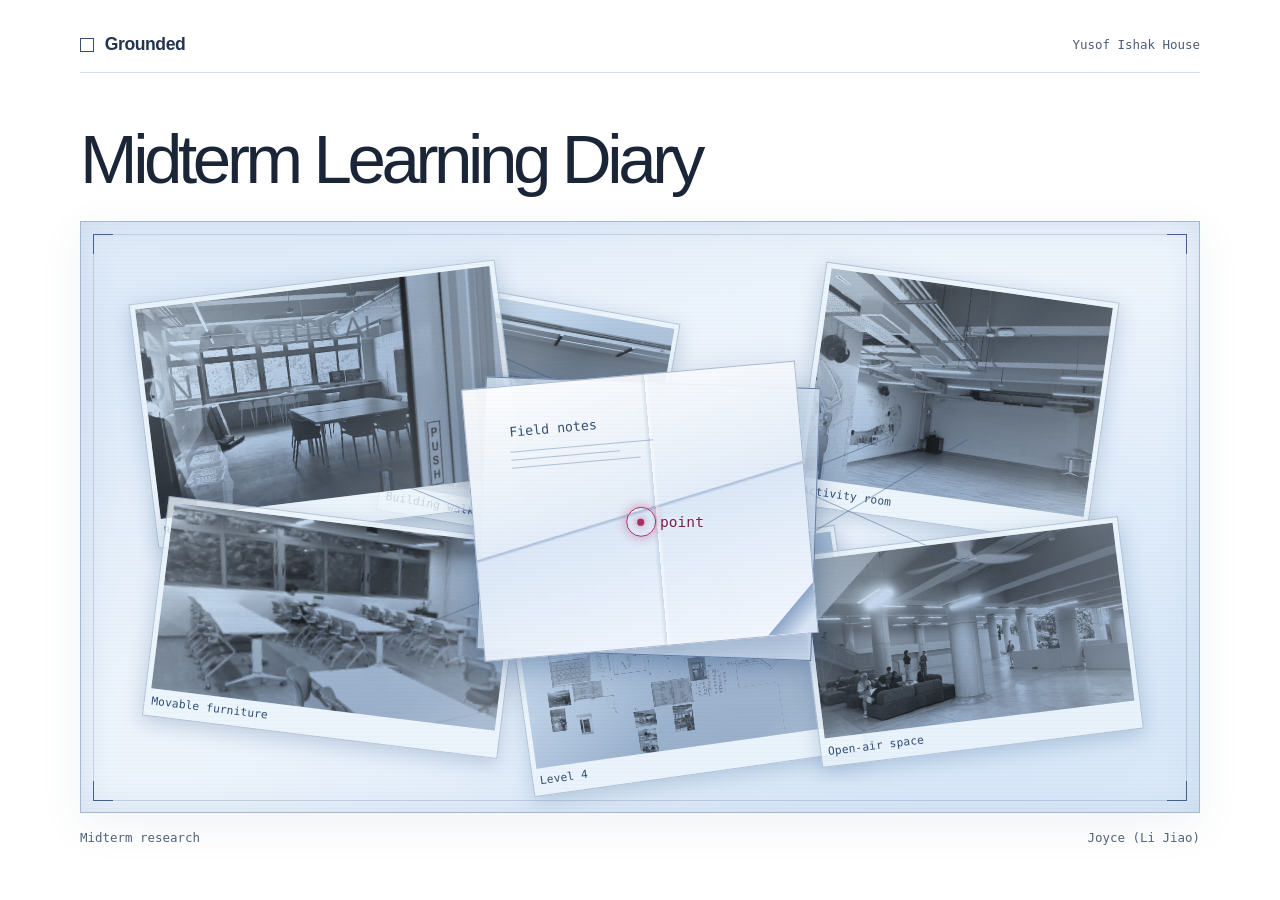
==== midterm/index.html @ 07b3bc62 "Publish interactive midterm research diary" ====
<!doctype html>
<html lang="en">
<head>
  <meta charset="utf-8">
  <meta name="viewport" content="width=device-width, initial-scale=1">
  <meta name="description" content="Joyce Li Jiao’s midterm learning diary and research photographs from Yusof Ishak House.">
  <title>Midterm Learning Diary | Grounded</title>
  <link rel="stylesheet" href="style.css">
  <script src="reflection.js" defer></script>
  <noscript><style>.opening-point, .paper-actions { display: none; } .reflection { display: block; position: static; width: min(92%, 48rem); max-height: none; margin: 0 auto 2rem; } .reading-scroll { max-height: none; }</style></noscript>
</head>
<body>
  <header class="masthead">
    <a class="brand" href="../" aria-label="Grounded final learning diary"><span class="brand-mark" aria-hidden="true"></span>Grounded</a>
    <span class="location">Yusof Ishak House</span>
  </header>

  <main class="index">
    <h1>Midterm Learning Diary</h1>

    <section class="evidence" aria-label="Midterm research photographs">
      <div class="scan-frame" aria-hidden="true"><i></i><i></i><i></i><i></i></div>
      <div class="threads" aria-hidden="true"><i></i><i></i><i></i><i></i></div>

      <figure class="photo photo-arrival">
        <div class="photo-image"><img src="photos/entrance.webp" alt="A room viewed through its glass entrance at Yusof Ishak House"></div>
        <figcaption>Room entrance</figcaption>
      </figure>
      <figure class="photo photo-study">
        <div class="photo-image"><img src="photos/study.webp" alt="Rows of movable tables and chairs in a room observed during the building walk"></div>
        <figcaption>Movable furniture</figcaption>
      </figure>
      <figure class="photo photo-corridor">
        <div class="photo-image"><img src="photos/corridor.webp" alt="An interior route through the building"></div>
        <figcaption>Building walk</figcaption>
      </figure>
      <figure class="photo photo-club">
        <div class="photo-image"><img src="photos/club.webp" alt="A mirrored activity room with a timber floor"></div>
        <figcaption>Activity room</figcaption>
      </figure>
      <figure class="photo photo-open">
        <div class="photo-image"><img src="photos/open-air.webp" alt="An open-air area in Yusof Ishak House"></div>
        <figcaption>Open-air space</figcaption>
      </figure>
      <figure class="photo photo-plan">
        <div class="photo-image"><img src="photos/plan.webp" alt="Research drawing used to map Level 4"></div>
        <figcaption>Level 4</figcaption>
      </figure>

      <div class="folded-paper">
        <div class="paper-underlay" aria-hidden="true"></div>
        <div class="paper-face" aria-hidden="true">
          <div class="paper-crease"></div>
          <div class="paper-ink"><span>Field notes</span><i></i><i></i><i></i></div>
          <div class="paper-corner"></div>
        </div>
        <button id="point" class="opening-point" type="button" aria-label="point: open the midterm reflection" aria-controls="reflection" aria-haspopup="dialog" aria-expanded="false">
          <span class="point-target" aria-hidden="true"><span class="point-ring"></span><span class="point-dot"></span></span>
          <span class="point-label">point</span>
        </button>
      </div>
    </section>

    <footer class="credit"><span>Midterm research</span><span>Joyce (Li Jiao)</span></footer>
  </main>

  <dialog class="reflection" id="reflection" aria-label="Midterm learning diary">
    <div class="reading-paper">
      <header class="paper-toolbar">
        <span class="paper-location">Grounded / Midterm</span>
        <div class="paper-actions">
          <div class="languages" role="group" aria-label="Reading language">
            <button type="button" data-language="en" aria-pressed="true" lang="en">EN</button>
            <button type="button" data-language="zh" aria-pressed="false" lang="zh-Hans">中文</button>
          </div>
          <button type="button" id="close-reflection" class="close-reflection" aria-label="Close reflection"><span aria-hidden="true">×</span></button>
        </div>
      </header>

      <div class="reading-scroll" id="reading-scroll">
        <article class="reading-content" id="reflection-en" lang="en">
          <h2 tabindex="-1">Fieldwork Shifted My Focus from Heat to How People Choose and Use Space</h2>
          <p class="byline">Joyce (Li Jiao)</p>

          <p>When we started the project, I knew very little about Yusof Ishak House (YIH). I approached someone who happened to be there and started a conversation. The thing I remembered most was how hot they found it. That gave me something concrete to hold on to, and I held on to it for too long. Soon, I was thinking about how to make the building cooler before I could explain what we were trying to understand about it.</p>

          <p>At the same time, my teammates were already full of ideas. Sometimes they would spend more than an hour going back and forth. One would suggest something, the other would challenge it and offer something new, and I would sit there quietly. There were moments when it felt like watching a comedy. When they asked what I thought, I often said I had nothing. That was honest. I usually need more time to work out what the problem is before I have an idea, and I was still getting to know them, so interrupting felt awkward. Looking back, I wish I had said what I was actually thinking. I could have told them where I was stuck and asked what problem each of us thought we were solving.</p>

          <p>One of our most useful decisions was to spend an afternoon walking through the building. We mapped Level 4 in detail, recording what the rooms were for and who could use them. That gave me something to compare with what we were hearing. A student studying outside might be unsure whether they could enter an air-conditioned room at all. An activity organiser could book a room and still have to change the activity to fit it. The Guitar Club, for instance, split practice into groups in a room it shared with the Dance Club. I had started with the temperature where one person happened to sit. Walking through the building made me ask what choices were actually available to different people. <a href="https://www.figma.com/design/HE9SkCeKyPjgQ1cn8M5Bca?node-id=359-781">Midterm research slides</a></p>

          <p>The conversations with clubs also made me think differently about energy. I remember hearing that costs could be covered through club budgets or reimbursed. It made me wonder how visible those costs were to the person organising an activity, and whether that mattered more to their decisions than we had assumed. I left that as a question. We had heard how some groups handled costs, and I still wanted to understand when those costs actually affected what people did.</p>

          <p>The second decision was to widen who we interviewed. Several of our early interviewees had backgrounds similar to ours. When one Chinese student told us she liked the building, we put it down to the fact that she had studied in the United States. I accepted that explanation without asking her what she actually liked. Later, a German exchange student told us he got cold in air-conditioned rooms and found the open-air seating comfortable. What he had trouble finding was a working power outlet. His answer made me think back to the earlier interview. I had treated the first complaint about heat as something worth investigating and the first positive response as an exception I could explain away. Both were clues about how people chose where to sit. I had only followed one of them. <a href="https://www.figma.com/design/HE9SkCeKyPjgQ1cn8M5Bca?node-id=197-255">Exchange student interview notes</a></p>

          <p>At midterm, I still don't know exactly what we should design. I do have a better sense of what I want to do next. I want to speak up earlier when I can't see how an idea connects to the problem, and talk to people who choose to come back as well as people who tend to go somewhere else. The next time an interview answer surprises me, I want to ask one more question before I explain it to myself.</p>
        </article>

        <article class="reading-content" id="reflection-zh" lang="zh-Hans" hidden>
          <h2 tabindex="-1">实地调研让我从关注「热不热」，转向理解人们如何选择和使用空间。</h2>
          <p class="byline">Joyce (Li Jiao)</p>

          <p>项目刚开始时，我对 Yusof Ishak House（YIH）几乎一无所知。我找了一位碰巧在场的人，聊起了这栋楼。那次访谈里，我记得最牢的是对方觉得这里很热。这让我有了一个具体的切入点，却也让我过早认定了方向。很快，我已经在想怎么让这里凉快一点，却还说不清我们究竟想了解这栋楼的什么。</p>

          <p>与此同时，两位队友已经有了很多点子。有时他们一聊就是一个多小时，一个提出想法，另一个反驳，再抛出一个新点子，我就在旁边安静地听。有几次真的像在看喜剧。他们问我怎么想，我常常说「没想法」。这是真话。我通常需要多花一点时间弄清问题，才会有设计想法。当时我也还不熟悉他们，贸然打断会有点尴尬。现在回头看，我其实可以说出自己卡在哪里，再问问大家，我们各自以为自己正在解决什么问题。</p>

          <p>我们做得很有用的一个决定，是花一整个下午走查这栋楼。我们详细画了四楼的空间图，记录每个房间的用途，以及谁可以使用。这样我就能把访谈和现场对起来看。坐在外面自习的学生，可能连自己能不能进空调房都不确定。活动组织者即使订到了房间，也可能得调整活动来适应场地。例如，吉他社和舞蹈社共用一个房间，练习时需要分组。我最初只记住了一个人坐的地方很热。走查之后，我开始问，不同的人来这里，实际上有哪些选择。 <a href="https://www.figma.com/design/HE9SkCeKyPjgQ1cn8M5Bca?node-id=359-781">中期调研幻灯片</a></p>

          <p>社团访谈也让我换了个角度看能源问题。我记得我们听到，有些费用可以用社团经费支付，或者报销。这让我开始想，组织活动的人平时能不能感受到这些成本，这件事又会不会影响他们怎么用空间。当时我把它留作一个问题。我们听到了一些社团怎么处理费用，但我还想知道，这些费用究竟在什么情况下会影响人的实际决定。</p>

          <p>第二个决定，是扩大访谈对象的范围。早期几位受访者的背景和我们比较相似。有一位中国学生说她喜欢这栋楼，我们很快把原因归到她以前在美国读过书。我接受了这个解释，却没有追问她具体喜欢什么。后来，一位德国交换生说，自己在空调房里容易觉得冷，反而觉得开放式座位区很舒服。他遇到的麻烦，是要找一个能用的插座。这让我想起之前那场访谈。我把第一次听到的「太热」当成值得追查的线索，却把第一次听到的正面反馈当成可以解释掉的例外。两种回答都能帮助我理解人们怎么选座位，只是当时我只顺着其中一条查了下去。 <a href="https://www.figma.com/design/HE9SkCeKyPjgQ1cn8M5Bca?node-id=197-255">交换生访谈记录</a></p>

          <p>到中期，我还是说不准最后应该设计什么。不过，我更清楚下一步自己想做什么了。当我看不出一个点子和问题有什么关系时，我想早点说出来。我也想去听听那些愿意一再回来的人，以及那些通常会去别处的人怎么想。下一次听到出乎意料的回答，我想先多问一句，再给自己一个解释。</p>
        </article>
      </div>
    </div>
  </dialog>
</body>
</html>
---- midterm/style.css ----
:root {
  color-scheme: light;
  --ink: #1a2637;
  --navy: #263f68;
  --muted: #4d5d72;
  --signal: #a62861;
  --mono: "Cascadia Mono", Consolas, monospace;
  --sans: "Bahnschrift", "Segoe UI", sans-serif;
  --serif: Georgia, "Times New Roman", serif;
  background: #fff;
  color: var(--ink);
  font-family: var(--sans);
}

*, *::before, *::after { box-sizing: border-box; }
body { min-width: 0; margin: 0; }
button { color: inherit; font: inherit; }
a { color: inherit; }
:focus-visible { outline: 2px solid var(--signal); outline-offset: 5px; }
.is-reading { overflow: hidden; }

.masthead, .index {
  width: min(calc(100% - 5.5rem), 70rem);
  margin-inline: auto;
}

.masthead {
  display: flex;
  align-items: center;
  justify-content: space-between;
  padding-block: 2.15rem 1.05rem;
  border-bottom: 1px solid #d6dee9;
}

.brand {
  display: inline-flex;
  align-items: center;
  gap: .65rem;
  color: #243550;
  font-size: 1.1rem;
  font-weight: 650;
  letter-spacing: -.025em;
  text-decoration: none;
}

.brand-mark {
  width: .9rem;
  height: .9rem;
  border: 1px solid #344f76;
  background: linear-gradient(90deg, transparent 46%, #344f76 46% 54%, transparent 54%), linear-gradient(transparent 46%, #344f76 46% 54%, transparent 54%);
}

.location, .credit {
  color: var(--muted);
  font: .78rem/1.4 var(--mono);
}

.index h1 {
  margin: clamp(1.65rem, 4.1vw, 3.6rem) 0 clamp(1rem, 2.6vw, 1.75rem);
  font-size: clamp(2.4rem, 5.4vw, 4.8rem);
  font-weight: 400;
  line-height: .98;
  letter-spacing: -.064em;
}

.evidence {
  position: relative;
  isolation: isolate;
  min-height: 26rem;
  height: clamp(29rem, 49vw, 37rem);
  overflow: clip;
  background:
    radial-gradient(ellipse at 48% 47%, #f8fbff 1%, transparent 62%),
    radial-gradient(ellipse at 13% 21%, #dce9f8 5%, transparent 54%),
    radial-gradient(ellipse at 80% 80%, #d4e5f8 4%, transparent 63%),
    #edf4fc;
  border: 1px solid #a6b8d0;
  box-shadow: inset 0 0 2.1rem #afc3df70, 0 .75rem 2.6rem #324e7912;
}

.evidence::after {
  position: absolute;
  z-index: 8;
  inset: 0;
  pointer-events: none;
  content: "";
  background: repeating-linear-gradient(0deg, transparent 0 3px, #3d639410 3px 4px);
  opacity: .4;
}

.scan-frame {
  position: absolute;
  z-index: 9;
  inset: .72rem;
  border: 1px solid #627da342;
  pointer-events: none;
}

.scan-frame i {
  position: absolute;
  width: 1.25rem;
  height: 1.25rem;
  border: 1px solid #41618d;
  border-width: 1px 0 0 1px;
}

.scan-frame i:nth-child(1) { top: -1px; left: -1px; }
.scan-frame i:nth-child(2) { top: -1px; right: -1px; transform: rotate(90deg); }
.scan-frame i:nth-child(3) { bottom: -1px; right: -1px; transform: rotate(180deg); }
.scan-frame i:nth-child(4) { bottom: -1px; left: -1px; transform: rotate(270deg); }

.threads { position: absolute; inset: 0; z-index: 4; pointer-events: none; }
.threads i { position: absolute; display: block; height: 1px; background: #37588470; transform-origin: left center; }
.threads i:nth-child(1) { left: 23%; top: 40%; width: 39%; transform: rotate(22deg); }
.threads i:nth-child(2) { left: 27%; top: 71%; width: 49%; transform: rotate(-22deg); }
.threads i:nth-child(3) { left: 38%; top: 23%; width: 48%; transform: rotate(24deg); }
.threads i:nth-child(4) { left: 51%; top: 69%; width: 33%; transform: rotate(-31deg); }

.photo {
  position: absolute;
  z-index: var(--layer, 1);
  top: var(--top);
  left: var(--left);
  width: var(--width);
  margin: 0;
  padding: .3rem;
  overflow: hidden;
  transform: rotate(var(--angle));
  transform-origin: center;
  border: 1px solid #526f995e;
  background: #edf5fccf;
  box-shadow: 0 .35rem 1.25rem #345b8840;
}

.photo-image {
  position: relative;
  isolation: isolate;
  overflow: hidden;
  aspect-ratio: var(--ratio, 1.5);
  background: linear-gradient(145deg, #d4e8fb, #879fbe 82%);
}

.photo-image img {
  display: block;
  width: 100%;
  height: 100%;
  object-fit: cover;
  object-position: var(--position, center);
  filter: grayscale(1) contrast(1.08) brightness(1.15);
  mix-blend-mode: multiply;
  opacity: .89;
}

.photo-image::after {
  position: absolute;
  inset: 0;
  content: "";
  background: linear-gradient(125deg, #bcd8fc38 8%, transparent 51%, #e5f4ff58);
  mix-blend-mode: screen;
  pointer-events: none;
}

.photo figcaption {
  overflow: hidden;
  padding: .38rem .12rem .15rem;
  color: #2f4c75;
  font: .7rem/1.25 var(--mono);
  letter-spacing: .015em;
  white-space: nowrap;
  text-overflow: ellipsis;
}

.photo-arrival { --top: 10%; --left: 5.5%; --width: 33%; --angle: -7deg; --layer: 2; --ratio: 1.69; }
.photo-study { --top: 50%; --left: 6.5%; --width: 32%; --angle: 7deg; --layer: 3; --ratio: 1.85; }
.photo-corridor { --top: 13%; --left: 28%; --width: 24%; --angle: 10deg; --ratio: 1.27; }
.photo-club { --top: 10%; --left: 65%; --width: 26.5%; --angle: 8deg; --layer: 3; --ratio: 1.35; }
.photo-open { --top: 53%; --left: 65%; --width: 29%; --angle: -7deg; --layer: 3; --ratio: 1.74; }
.photo-plan { --top: 55%; --left: 39%; --width: 30%; --angle: -8deg; --layer: 2; --ratio: 1.67; }
.photo-plan .photo-image img { object-fit: contain; }

.folded-paper {
  position: absolute;
  z-index: 6;
  top: 49%;
  left: 50%;
  width: clamp(13rem, 30%, 21.25rem);
  aspect-ratio: 1.23;
  transform: translate(-50%, -50%) rotate(-5deg);
  transition: opacity .28s ease;
}

.paper-underlay, .paper-face {
  position: absolute;
  inset: 0;
  border: 1px solid #6a83a8;
  box-shadow: 0 1rem 2.5rem #1f40754a;
}

.paper-underlay {
  transform: translate(.5rem, .52rem) rotate(7deg);
  background: #dae8f7d9;
  box-shadow: 0 .4rem 1.3rem #284a7740;
}

.paper-face {
  overflow: hidden;
  border-color: #758daf94;
  background: linear-gradient(168deg, #ffffffed 2%, #e4edf8f6 49.7%, #a5b9d6 50%, #dce8f7f7 50.9%, #f4f8fff0 97%);
}

.paper-crease {
  position: absolute;
  inset: 0 44% 0 auto;
  width: .55rem;
  background: linear-gradient(90deg, transparent, #264a7821 49%, #ffffff9c 52%, transparent);
}

.paper-ink {
  position: absolute;
  inset: 14% 13%;
  display: flex;
  flex-direction: column;
  align-items: flex-start;
  gap: .43rem;
  color: #344f72;
  font: clamp(.65rem, 1.15vw, .83rem)/1.2 var(--mono);
}

.paper-ink span { margin-bottom: .27rem; }
.paper-ink i { width: 58%; border-top: 1px solid #718cab80; }
.paper-ink i:nth-of-type(2) { width: 44%; }
.paper-ink i:nth-of-type(3) { width: 52%; }

.paper-corner {
  position: absolute;
  right: 0;
  bottom: 0;
  width: 15%;
  aspect-ratio: 1;
  background: linear-gradient(135deg, #f7faff 25%, #a1b7d6 49%, #8fa7c9 51%, #d8e5f6 82%);
  clip-path: polygon(100% 0, 100% 100%, 0 100%);
}

.opening-point {
  position: absolute;
  z-index: 10;
  top: 55%;
  left: 50%;
  display: flex;
  align-items: center;
  min-width: 6.3rem;
  min-height: 3.3rem;
  gap: .2rem;
  padding: .3rem .42rem;
  transform: translate(-1.45rem, -50%) rotate(5deg);
  border: 0;
  background: transparent;
  cursor: pointer;
}

.point-target { position: relative; display: grid; width: 2rem; height: 2rem; flex: 0 0 2rem; place-items: center; }
.point-ring { position: absolute; inset: 1px; border: 1px solid #ae2f68; border-radius: 50%; box-shadow: 0 0 .65rem #ae2f6875; animation: pulse 2.1s ease-out infinite; }
.point-dot { position: relative; width: .42rem; height: .42rem; border-radius: 50%; background: #aa2c63; box-shadow: 0 0 .45rem #aa2c63a3; }
.point-label { color: #772249; font: .91rem/1 var(--mono); text-shadow: 0 0 .4rem #fff; }
.opening-point:hover .point-label { text-decoration: underline; text-underline-offset: .23rem; }
@keyframes pulse {
  0% { transform: scale(.59); opacity: .95; }
  78%, 100% { transform: scale(1.33); opacity: .17; }
}

.credit { display: flex; justify-content: space-between; gap: 1rem; padding: 1rem 0 1.85rem; color: #53647a; }

.reflection {
  width: min(calc(100% - 3rem), 49rem);
  max-width: none;
  max-height: calc(100dvh - 2.8rem);
  padding: 0;
  border: 1px solid #8da0ba;
  overflow: hidden;
  color: var(--ink);
  background: #fff;
  box-shadow: 0 1.75rem 6rem #162c5360, 0 .2rem .65rem #263e6830;
  transform-origin: 50% 52%;
}

.reflection[open] { animation: unfold .58s cubic-bezier(.18,.72,.16,1) both; }
.reflection::backdrop { background: #23395861; backdrop-filter: blur(1px) saturate(.76); animation: wash-in .42s ease both; }
.is-reading .folded-paper { opacity: .32; }

@keyframes unfold {
  0% { opacity: .4; clip-path: inset(36% 27% 36%); transform: perspective(75rem) rotateX(-24deg) rotateZ(-5deg) scale(.78, .69); }
  57% { opacity: 1; clip-path: inset(1% 0 15%); transform: perspective(75rem) rotateX(5deg) rotateZ(.4deg) scale(1, .97); }
  100% { opacity: 1; clip-path: inset(0); transform: perspective(75rem) rotateX(0) rotateZ(0) scale(1); }
}
.reflection a { color: #304e79; text-decoration-thickness: 1px; text-underline-offset: .18em; }
@keyframes wash-in { from { opacity: 0; } to { opacity: 1; } }

.reading-paper { display: flex; max-height: min(53rem, calc(100dvh - 2.9rem)); flex-direction: column; }
.paper-toolbar { display: flex; flex: 0 0 auto; align-items: center; justify-content: space-between; gap: 1rem; padding: .45rem 1.25rem; border-bottom: 1px solid #dce3ee; background: #f6f9fe; }
.paper-location { color: #4a5d77; font: .8rem/1.35 var(--mono); }
.paper-actions, .languages { display: flex; align-items: center; }
.paper-actions { gap: .55rem; }
.languages { gap: .05rem; }
.languages button, .close-reflection { min-width: 2.75rem; min-height: 2.75rem; padding: .3rem .45rem; border: 0; background: transparent; cursor: pointer; }
.languages button { color: #53647a; font-size: .82rem; }
.languages button[aria-pressed="true"] { color: #1e395e; text-decoration: underline; text-underline-offset: .27rem; }
.languages button:hover, .close-reflection:hover { background: #e1ebf8; }
.close-reflection { color: #253e62; font: 1.8rem/1 var(--sans); }

.reading-scroll { overflow: auto; overscroll-behavior: contain; }
.reading-content { padding: clamp(1.65rem, 6.1vw, 3.8rem) clamp(1.24rem, 7.6vw, 4.7rem) 3rem; }
.reading-content h2 { margin: 0; color: #182942; font: 400 clamp(1.84rem, 4.55vw, 3.36rem)/1.08 var(--serif); letter-spacing: -.055em; text-wrap: balance; }
.reading-content h2:focus { outline: none; }
.reading-content .byline { margin: 1rem 0 2rem; color: #53647a; font: .81rem/1.4 var(--mono); }
.reading-content p { margin: 0 0 1.15rem; color: #202e41; font: 1.05rem/1.72 var(--serif); }
.reading-content p:last-child { margin-bottom: 0; }
.reading-content[lang="zh-Hans"] h2 { font-family: "Noto Serif CJK SC", "Songti SC", SimSun, serif; letter-spacing: 0; line-height: 1.35; }
.reading-content[lang="zh-Hans"] p:not(.byline) { font: 1rem/1.86 "PingFang SC", "Microsoft YaHei", sans-serif; }

@media (max-width: 700px) {
  .masthead, .index { width: calc(100% - 2rem); }
  .masthead { padding-block: 1.45rem .85rem; }
  .index h1 { margin-block: 1.65rem 1.1rem; }
  .evidence { height: clamp(28rem, 124vw, 34rem); }
  .scan-frame { inset: .48rem; }
  .scan-frame i { width: .9rem; height: .9rem; }
  .photo { padding: .2rem; }
  .photo figcaption { padding-block: .26rem .08rem; font-size: .62rem; }
  .photo-arrival { --top: 8%; --left: 5%; --width: 52%; --ratio: 1.47; }
  .photo-study { --top: 59%; --left: 4%; --width: 54%; --ratio: 1.54; }
  .photo-corridor { --top: 19%; --left: 32%; --width: 41%; --ratio: 1.28; }
  .photo-club { --top: 9%; --left: 61%; --width: 37%; --ratio: .94; }
  .photo-open { --top: 68%; --left: 53%; --width: 48%; --ratio: 1.43; }
  .photo-plan { --top: 51%; --left: 53%; --width: 45%; --ratio: 1.5; }
  .folded-paper { top: 46.5%; width: clamp(10.3rem, 58%, 17rem); }
  .threads i:nth-child(2) { top: 71%; transform: rotate(-47deg); }
  .threads i:nth-child(3) { top: 26%; transform: rotate(41deg); }
  .reflection { width: calc(100% - 1.5rem); max-height: calc(100dvh - 3.25rem); }
  .reading-paper { max-height: calc(100dvh - 3.35rem); }
  .paper-toolbar { padding-inline: .8rem; }
}

@media (prefers-reduced-motion: reduce) {
  *, *::before, *::after { animation-duration: .01ms !important; animation-iteration-count: 1 !important; transition-duration: .01ms !important; }
  .point-ring { opacity: .82; }
}
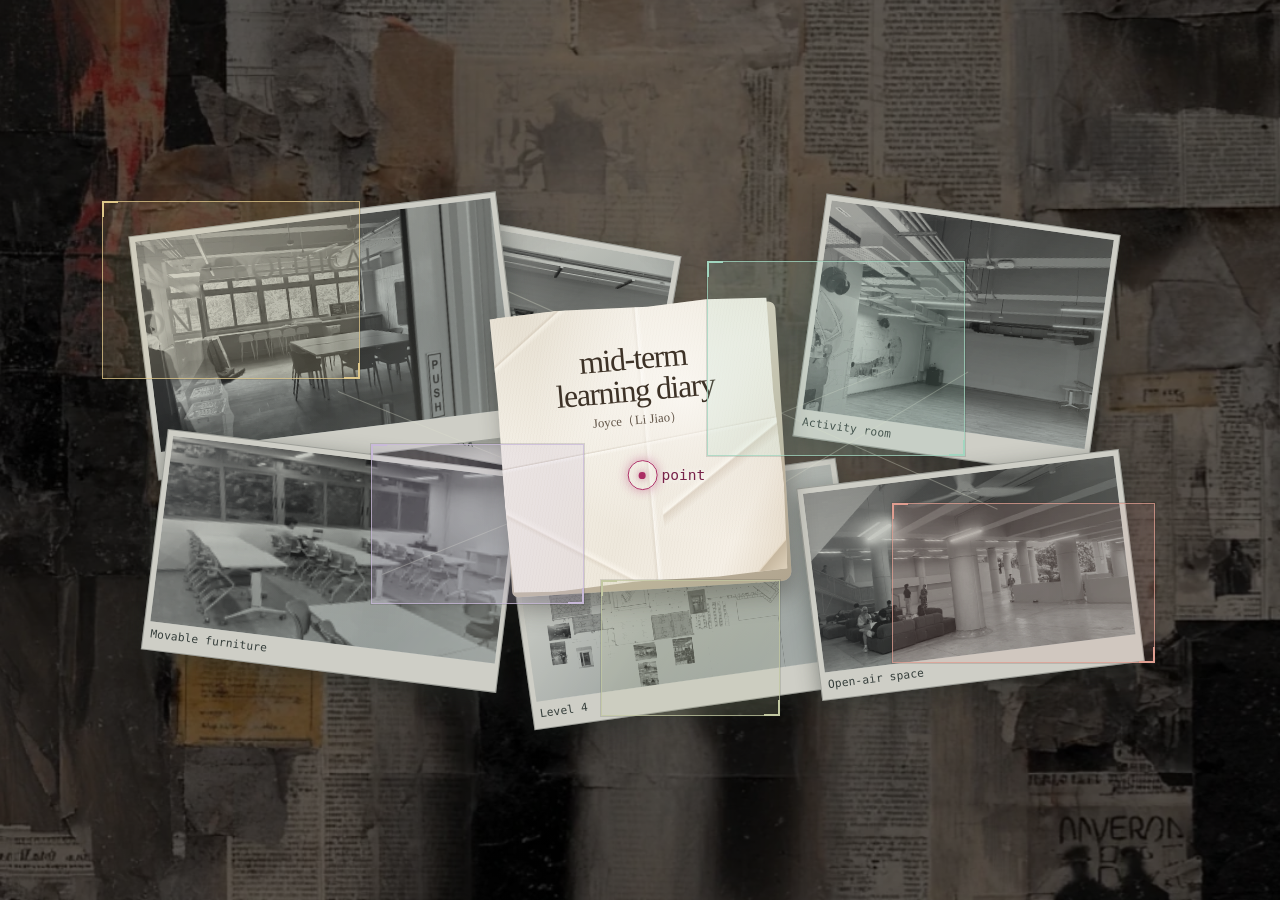
==== commit 19ccecf7: "Publish the current midterm research letter" ====
--- a/midterm/index.html
+++ b/midterm/index.html
@@ -5,21 +5,13 @@
   <meta name="viewport" content="width=device-width, initial-scale=1">
   <meta name="description" content="Joyce Li Jiao’s midterm learning diary and research photographs from Yusof Ishak House.">
   <title>Midterm Learning Diary | Grounded</title>
-  <link rel="stylesheet" href="style.css">
-  <script src="reflection.js" defer></script>
-  <noscript><style>.opening-point, .paper-actions { display: none; } .reflection { display: block; position: static; width: min(92%, 48rem); max-height: none; margin: 0 auto 2rem; } .reading-scroll { max-height: none; }</style></noscript>
+  <link rel="stylesheet" href="style.css?v=2">
+  <script src="reflection.js?v=2" defer></script>
+  <noscript><style>.opening-point, .close-reflection { display: none; } .reflection { display: block; position: static; width: min(92%, 48rem); max-height: none; margin: 0 auto 2rem; } .reading-paper { max-height: none; }</style></noscript>
 </head>
 <body>
-  <header class="masthead">
-    <a class="brand" href="../" aria-label="Grounded final learning diary"><span class="brand-mark" aria-hidden="true"></span>Grounded</a>
-    <span class="location">Yusof Ishak House</span>
-  </header>
-
   <main class="index">
-    <h1>Midterm Learning Diary</h1>
-
     <section class="evidence" aria-label="Midterm research photographs">
-      <div class="scan-frame" aria-hidden="true"><i></i><i></i><i></i><i></i></div>
       <div class="threads" aria-hidden="true"><i></i><i></i><i></i><i></i></div>
 
       <figure class="photo photo-arrival">
@@ -49,67 +41,75 @@
 
       <div class="folded-paper">
         <div class="paper-underlay" aria-hidden="true"></div>
-        <div class="paper-face" aria-hidden="true">
-          <div class="paper-crease"></div>
-          <div class="paper-ink"><span>Field notes</span><i></i><i></i><i></i></div>
-          <div class="paper-corner"></div>
+        <div class="paper-face">
+          <div class="paper-ink">
+            <h1>mid-term learning diary</h1>
+            <p>Joyce（Li Jiao）</p>
+          </div>
+          <div class="paper-corner" aria-hidden="true"></div>
         </div>
         <button id="point" class="opening-point" type="button" aria-label="point: open the midterm reflection" aria-controls="reflection" aria-haspopup="dialog" aria-expanded="false">
           <span class="point-target" aria-hidden="true"><span class="point-ring"></span><span class="point-dot"></span></span>
           <span class="point-label">point</span>
         </button>
       </div>
+
+      <div class="clue-frames" aria-hidden="true">
+        <i class="clue clue-amber"></i>
+        <i class="clue clue-teal"></i>
+        <i class="clue clue-lilac"></i>
+        <i class="clue clue-red"></i>
+        <i class="clue clue-olive"></i>
+      </div>
     </section>
-
-    <footer class="credit"><span>Midterm research</span><span>Joyce (Li Jiao)</span></footer>
   </main>
 
-  <dialog class="reflection" id="reflection" aria-label="Midterm learning diary">
+  <dialog class="reflection" id="reflection" aria-label="Midterm reflection">
     <div class="reading-paper">
-      <header class="paper-toolbar">
-        <span class="paper-location">Grounded / Midterm</span>
-        <div class="paper-actions">
-          <div class="languages" role="group" aria-label="Reading language">
-            <button type="button" data-language="en" aria-pressed="true" lang="en">EN</button>
-            <button type="button" data-language="zh" aria-pressed="false" lang="zh-Hans">中文</button>
-          </div>
-          <button type="button" id="close-reflection" class="close-reflection" aria-label="Close reflection"><span aria-hidden="true">×</span></button>
-        </div>
-      </header>
+      <div class="paper-folds" aria-hidden="true"></div>
+      <button type="button" id="close-reflection" class="close-reflection" aria-label="Close reflection"><span aria-hidden="true">×</span></button>
 
-      <div class="reading-scroll" id="reading-scroll">
-        <article class="reading-content" id="reflection-en" lang="en">
-          <h2 tabindex="-1">Fieldwork Shifted My Focus from Heat to How People Choose and Use Space</h2>
-          <p class="byline">Joyce (Li Jiao)</p>
+      <div class="reading-scroll" id="reading-scroll" tabindex="0" role="region" aria-label="Reflection text">
+        <article class="reading-content">
+          <ol class="letter-entries" role="list">
+            <li class="letter-entry">
+              <span class="letter-number" aria-hidden="true">1</span>
+              <div class="letter-entry-body">
+                <h2 class="letter-heading">Teamwork · I Could Speak Up Before I Had an Idea</h2>
+                <p>Early in the project, my teammates could spend over an hour bouncing ideas off each other. One would make a suggestion, and the other would challenge it and offer something new. I mostly listened. When they asked what I thought, I often said, “Nothing yet.” I was still figuring out the brief, and I didn’t know them well enough to feel comfortable interrupting. Looking back, I could have said what was actually on my mind: I wasn’t sure we were all trying to solve the same problem. Next time, I want to say where I’m stuck while the ideas are still on the table. That gives the team a chance to work through the uncertainty together.</p>
+              </div>
+            </li>
+            <li class="letter-entry">
+              <span class="letter-number" aria-hidden="true">2</span>
+              <div class="letter-entry-body">
+                <h2 class="letter-heading">Design Research · Mapping Changed What I Looked For</h2>
+                <p>In my first interview at Yusof Ishak House, what stuck with me was how hot the student found the building. I held on to that answer so tightly that I started thinking about cooling before I had a clear research question. Spending an afternoon walking through the building changed that. As we mapped the rooms on Level 4, I began to see the gap between what the building offered and what people could actually use. A student outside might be unsure whether they could enter an air-conditioned room. The Guitar Club could get a booking and still have to split practice into groups to make the room work. Putting those experiences alongside the map helped me see that comfort was one part of a larger question about which spaces people could find, enter, and use for what they came to do.</p>
 
-          <p>When we started the project, I knew very little about Yusof Ishak House (YIH). I approached someone who happened to be there and started a conversation. The thing I remembered most was how hot they found it. That gave me something concrete to hold on to, and I held on to it for too long. Soon, I was thinking about how to make the building cooler before I could explain what we were trying to understand about it.</p>
+                <div class="letter-photos">
+                  <figure class="letter-photo">
+                    <img src="photos/plan.webp" width="450" height="299" loading="lazy" alt="Level 4 floor plan annotated with room colours and observations">
+                    <figcaption>Level 4 research map</figcaption>
+                  </figure>
+                  <figure class="letter-photo">
+                    <img src="photos/entrance.webp" width="450" height="339" loading="lazy" alt="An indoor seating area viewed through its glass entrance">
+                    <figcaption>Room entrance observed on the walk</figcaption>
+                  </figure>
+                </div>
+              </div>
+            </li>
+            <li class="letter-entry">
+              <span class="letter-number" aria-hidden="true">3</span>
+              <div class="letter-entry-body">
+                <h2 class="letter-heading">Research Bias · I Was Too Quick to Explain Away an Exception</h2>
+                <p>Several of our early interviewees had backgrounds similar to ours. When one Chinese student said she liked the building, we put it down to her having studied in the United States. I accepted that explanation without asking what she liked about it. Later, a German exchange student told us he preferred the open-air seating because he got cold in air-conditioned rooms. His practical concern was finding a working power outlet. That made me notice how differently I had treated the earlier answers. I pursued the complaint about heat and explained away the response that challenged it. In the next phase, I want to interview people with different reasons for being there, including those who choose to return and those who usually go elsewhere. When an answer surprises me, I want to ask one more question before settling on my own explanation.</p>
 
-          <p>At the same time, my teammates were already full of ideas. Sometimes they would spend more than an hour going back and forth. One would suggest something, the other would challenge it and offer something new, and I would sit there quietly. There were moments when it felt like watching a comedy. When they asked what I thought, I often said I had nothing. That was honest. I usually need more time to work out what the problem is before I have an idea, and I was still getting to know them, so interrupting felt awkward. Looking back, I wish I had said what I was actually thinking. I could have told them where I was stuck and asked what problem each of us thought we were solving.</p>
-
-          <p>One of our most useful decisions was to spend an afternoon walking through the building. We mapped Level 4 in detail, recording what the rooms were for and who could use them. That gave me something to compare with what we were hearing. A student studying outside might be unsure whether they could enter an air-conditioned room at all. An activity organiser could book a room and still have to change the activity to fit it. The Guitar Club, for instance, split practice into groups in a room it shared with the Dance Club. I had started with the temperature where one person happened to sit. Walking through the building made me ask what choices were actually available to different people. <a href="https://www.figma.com/design/HE9SkCeKyPjgQ1cn8M5Bca?node-id=359-781">Midterm research slides</a></p>
-
-          <p>The conversations with clubs also made me think differently about energy. I remember hearing that costs could be covered through club budgets or reimbursed. It made me wonder how visible those costs were to the person organising an activity, and whether that mattered more to their decisions than we had assumed. I left that as a question. We had heard how some groups handled costs, and I still wanted to understand when those costs actually affected what people did.</p>
-
-          <p>The second decision was to widen who we interviewed. Several of our early interviewees had backgrounds similar to ours. When one Chinese student told us she liked the building, we put it down to the fact that she had studied in the United States. I accepted that explanation without asking her what she actually liked. Later, a German exchange student told us he got cold in air-conditioned rooms and found the open-air seating comfortable. What he had trouble finding was a working power outlet. His answer made me think back to the earlier interview. I had treated the first complaint about heat as something worth investigating and the first positive response as an exception I could explain away. Both were clues about how people chose where to sit. I had only followed one of them. <a href="https://www.figma.com/design/HE9SkCeKyPjgQ1cn8M5Bca?node-id=197-255">Exchange student interview notes</a></p>
-
-          <p>At midterm, I still don't know exactly what we should design. I do have a better sense of what I want to do next. I want to speak up earlier when I can't see how an idea connects to the problem, and talk to people who choose to come back as well as people who tend to go somewhere else. The next time an interview answer surprises me, I want to ask one more question before I explain it to myself.</p>
-        </article>
-
-        <article class="reading-content" id="reflection-zh" lang="zh-Hans" hidden>
-          <h2 tabindex="-1">实地调研让我从关注「热不热」，转向理解人们如何选择和使用空间。</h2>
-          <p class="byline">Joyce (Li Jiao)</p>
-
-          <p>项目刚开始时，我对 Yusof Ishak House（YIH）几乎一无所知。我找了一位碰巧在场的人，聊起了这栋楼。那次访谈里，我记得最牢的是对方觉得这里很热。这让我有了一个具体的切入点，却也让我过早认定了方向。很快，我已经在想怎么让这里凉快一点，却还说不清我们究竟想了解这栋楼的什么。</p>
-
-          <p>与此同时，两位队友已经有了很多点子。有时他们一聊就是一个多小时，一个提出想法，另一个反驳，再抛出一个新点子，我就在旁边安静地听。有几次真的像在看喜剧。他们问我怎么想，我常常说「没想法」。这是真话。我通常需要多花一点时间弄清问题，才会有设计想法。当时我也还不熟悉他们，贸然打断会有点尴尬。现在回头看，我其实可以说出自己卡在哪里，再问问大家，我们各自以为自己正在解决什么问题。</p>
-
-          <p>我们做得很有用的一个决定，是花一整个下午走查这栋楼。我们详细画了四楼的空间图，记录每个房间的用途，以及谁可以使用。这样我就能把访谈和现场对起来看。坐在外面自习的学生，可能连自己能不能进空调房都不确定。活动组织者即使订到了房间，也可能得调整活动来适应场地。例如，吉他社和舞蹈社共用一个房间，练习时需要分组。我最初只记住了一个人坐的地方很热。走查之后，我开始问，不同的人来这里，实际上有哪些选择。 <a href="https://www.figma.com/design/HE9SkCeKyPjgQ1cn8M5Bca?node-id=359-781">中期调研幻灯片</a></p>
-
-          <p>社团访谈也让我换了个角度看能源问题。我记得我们听到，有些费用可以用社团经费支付，或者报销。这让我开始想，组织活动的人平时能不能感受到这些成本，这件事又会不会影响他们怎么用空间。当时我把它留作一个问题。我们听到了一些社团怎么处理费用，但我还想知道，这些费用究竟在什么情况下会影响人的实际决定。</p>
-
-          <p>第二个决定，是扩大访谈对象的范围。早期几位受访者的背景和我们比较相似。有一位中国学生说她喜欢这栋楼，我们很快把原因归到她以前在美国读过书。我接受了这个解释，却没有追问她具体喜欢什么。后来，一位德国交换生说，自己在空调房里容易觉得冷，反而觉得开放式座位区很舒服。他遇到的麻烦，是要找一个能用的插座。这让我想起之前那场访谈。我把第一次听到的「太热」当成值得追查的线索，却把第一次听到的正面反馈当成可以解释掉的例外。两种回答都能帮助我理解人们怎么选座位，只是当时我只顺着其中一条查了下去。 <a href="https://www.figma.com/design/HE9SkCeKyPjgQ1cn8M5Bca?node-id=197-255">交换生访谈记录</a></p>
-
-          <p>到中期，我还是说不准最后应该设计什么。不过，我更清楚下一步自己想做什么了。当我看不出一个点子和问题有什么关系时，我想早点说出来。我也想去听听那些愿意一再回来的人，以及那些通常会去别处的人怎么想。下一次听到出乎意料的回答，我想先多问一句，再给自己一个解释。</p>
+                <figure class="letter-photo letter-photo-single">
+                  <img src="photos/open-air.webp" width="420" height="322" loading="lazy" alt="Open-air seating and ceiling fans at Yusof Ishak House">
+                  <figcaption>Open-air seating at Yusof Ishak House</figcaption>
+                </figure>
+              </div>
+            </li>
+          </ol>
         </article>
       </div>
     </div>
--- a/midterm/style.css
+++ b/midterm/style.css
@@ -1,116 +1,93 @@
+@font-face {
+  font-family: "Pirata One";
+  src: url("fonts/PirataOne-Regular.ttf") format("truetype");
+  font-display: swap;
+  unicode-range: U+0031-0033;
+}
+
 :root {
   color-scheme: light;
   --ink: #1a2637;
-  --navy: #263f68;
-  --muted: #4d5d72;
   --signal: #a62861;
   --mono: "Cascadia Mono", Consolas, monospace;
   --sans: "Bahnschrift", "Segoe UI", sans-serif;
   --serif: Georgia, "Times New Roman", serif;
-  background: #fff;
+  background: #24211e;
   color: var(--ink);
   font-family: var(--sans);
 }
 
 *, *::before, *::after { box-sizing: border-box; }
-body { min-width: 0; margin: 0; }
+body {
+  min-width: 0;
+  min-height: 100vh;
+  margin: 0;
+}
+
+body::before {
+  position: fixed;
+  z-index: -1;
+  inset: 0;
+  content: "";
+  background: linear-gradient(#0009, #0009), url("photos/newspaper-collage.webp") center / cover no-repeat;
+}
 button { color: inherit; font: inherit; }
 a { color: inherit; }
 :focus-visible { outline: 2px solid var(--signal); outline-offset: 5px; }
 .is-reading { overflow: hidden; }
 
-.masthead, .index {
-  width: min(calc(100% - 5.5rem), 70rem);
-  margin-inline: auto;
-}
-
-.masthead {
-  display: flex;
-  align-items: center;
-  justify-content: space-between;
-  padding-block: 2.15rem 1.05rem;
-  border-bottom: 1px solid #d6dee9;
-}
-
-.brand {
-  display: inline-flex;
-  align-items: center;
-  gap: .65rem;
-  color: #243550;
-  font-size: 1.1rem;
-  font-weight: 650;
-  letter-spacing: -.025em;
-  text-decoration: none;
-}
-
-.brand-mark {
-  width: .9rem;
-  height: .9rem;
-  border: 1px solid #344f76;
-  background: linear-gradient(90deg, transparent 46%, #344f76 46% 54%, transparent 54%), linear-gradient(transparent 46%, #344f76 46% 54%, transparent 54%);
-}
-
-.location, .credit {
-  color: var(--muted);
-  font: .78rem/1.4 var(--mono);
-}
-
-.index h1 {
-  margin: clamp(1.65rem, 4.1vw, 3.6rem) 0 clamp(1rem, 2.6vw, 1.75rem);
-  font-size: clamp(2.4rem, 5.4vw, 4.8rem);
-  font-weight: 400;
-  line-height: .98;
-  letter-spacing: -.064em;
+.index {
+  display: grid;
+  min-height: 100svh;
+  padding: clamp(1rem, 4vw, 3rem);
+  place-items: center;
 }
 
 .evidence {
   position: relative;
   isolation: isolate;
-  min-height: 26rem;
+  width: min(100%, 70rem);
   height: clamp(29rem, 49vw, 37rem);
-  overflow: clip;
-  background:
-    radial-gradient(ellipse at 48% 47%, #f8fbff 1%, transparent 62%),
-    radial-gradient(ellipse at 13% 21%, #dce9f8 5%, transparent 54%),
-    radial-gradient(ellipse at 80% 80%, #d4e5f8 4%, transparent 63%),
-    #edf4fc;
-  border: 1px solid #a6b8d0;
-  box-shadow: inset 0 0 2.1rem #afc3df70, 0 .75rem 2.6rem #324e7912;
-}
-
-.evidence::after {
-  position: absolute;
-  z-index: 8;
+}
+
+.clue-frames {
+  position: absolute;
+  z-index: 7;
   inset: 0;
   pointer-events: none;
+}
+
+.clue {
+  position: absolute;
+  top: var(--y);
+  left: var(--x);
+  width: var(--w);
+  height: var(--h);
+  color: var(--accent);
+  border: 1px solid color-mix(in srgb, currentColor 76%, transparent);
+  background: color-mix(in srgb, currentColor var(--wash, 13%), transparent);
+  box-shadow: 0 0 0 1px #262d2924;
+}
+
+.clue::before, .clue::after {
+  position: absolute;
+  width: clamp(.55rem, 1.3vw, 1rem);
+  height: clamp(.55rem, 1.3vw, 1rem);
+  border: 2px solid currentColor;
   content: "";
-  background: repeating-linear-gradient(0deg, transparent 0 3px, #3d639410 3px 4px);
-  opacity: .4;
-}
-
-.scan-frame {
-  position: absolute;
-  z-index: 9;
-  inset: .72rem;
-  border: 1px solid #627da342;
-  pointer-events: none;
-}
-
-.scan-frame i {
-  position: absolute;
-  width: 1.25rem;
-  height: 1.25rem;
-  border: 1px solid #41618d;
-  border-width: 1px 0 0 1px;
-}
-
-.scan-frame i:nth-child(1) { top: -1px; left: -1px; }
-.scan-frame i:nth-child(2) { top: -1px; right: -1px; transform: rotate(90deg); }
-.scan-frame i:nth-child(3) { bottom: -1px; right: -1px; transform: rotate(180deg); }
-.scan-frame i:nth-child(4) { bottom: -1px; left: -1px; transform: rotate(270deg); }
+}
+
+.clue::before { top: -1px; left: -1px; border-width: 2px 0 0 2px; }
+.clue::after { right: -1px; bottom: -1px; border-width: 0 2px 2px 0; }
+
+.clue-amber { --x: 2%; --y: 8%; --w: 23%; --h: 30%; --accent: #dec78a; }
+.clue-teal { --x: 56%; --y: 18%; --w: 23%; --h: 33%; --accent: #a1d5bf; --wash: 15%; }
+.clue-lilac { --x: 26%; --y: 49%; --w: 19%; --h: 27%; --accent: #c8b9d9; --wash: 22%; }
+.clue-red { --x: 72.5%; --y: 59%; --w: 23.5%; --h: 27%; --accent: #df9d90; }
+.clue-olive { --x: 46.5%; --y: 72%; --w: 16%; --h: 23%; --accent: #c2c8a1; --wash: 17%; }
 
 .threads { position: absolute; inset: 0; z-index: 4; pointer-events: none; }
-.threads i { position: absolute; display: block; height: 1px; background: #37588470; transform-origin: left center; }
+.threads i { position: absolute; display: block; height: 1px; background: #dce0ce53; transform-origin: left center; }
 .threads i:nth-child(1) { left: 23%; top: 40%; width: 39%; transform: rotate(22deg); }
 .threads i:nth-child(2) { left: 27%; top: 71%; width: 49%; transform: rotate(-22deg); }
 .threads i:nth-child(3) { left: 38%; top: 23%; width: 48%; transform: rotate(24deg); }
@@ -127,9 +104,9 @@
   overflow: hidden;
   transform: rotate(var(--angle));
   transform-origin: center;
-  border: 1px solid #526f995e;
-  background: #edf5fccf;
-  box-shadow: 0 .35rem 1.25rem #345b8840;
+  border: 1px solid #30363252;
+  background: #cecec6;
+  box-shadow: 0 .4rem 1.4rem #22282570;
 }
 
 .photo-image {
@@ -137,7 +114,7 @@
   isolation: isolate;
   overflow: hidden;
   aspect-ratio: var(--ratio, 1.5);
-  background: linear-gradient(145deg, #d4e8fb, #879fbe 82%);
+  background: linear-gradient(145deg, #d1d1c7, #929a98 82%);
 }
 
 .photo-image img {
@@ -146,7 +123,7 @@
   height: 100%;
   object-fit: cover;
   object-position: var(--position, center);
-  filter: grayscale(1) contrast(1.08) brightness(1.15);
+  filter: grayscale(1) contrast(1.08) brightness(1.06);
   mix-blend-mode: multiply;
   opacity: .89;
 }
@@ -155,7 +132,7 @@
   position: absolute;
   inset: 0;
   content: "";
-  background: linear-gradient(125deg, #bcd8fc38 8%, transparent 51%, #e5f4ff58);
+  background: linear-gradient(125deg, #bcc7d12e 8%, transparent 51%, #f2f0da38);
   mix-blend-mode: screen;
   pointer-events: none;
 }
@@ -163,7 +140,7 @@
 .photo figcaption {
   overflow: hidden;
   padding: .38rem .12rem .15rem;
-  color: #2f4c75;
+  color: #353e3b;
   font: .7rem/1.25 var(--mono);
   letter-spacing: .015em;
   white-space: nowrap;
@@ -183,8 +160,8 @@
   z-index: 6;
   top: 49%;
   left: 50%;
-  width: clamp(13rem, 30%, 21.25rem);
-  aspect-ratio: 1.23;
+  width: clamp(12.5rem, 25%, 17.5rem);
+  aspect-ratio: 1;
   transform: translate(-50%, -50%) rotate(-5deg);
   transition: opacity .28s ease;
 }
@@ -192,59 +169,72 @@
 .paper-underlay, .paper-face {
   position: absolute;
   inset: 0;
-  border: 1px solid #6a83a8;
-  box-shadow: 0 1rem 2.5rem #1f40754a;
 }
 
 .paper-underlay {
-  transform: translate(.5rem, .52rem) rotate(7deg);
-  background: #dae8f7d9;
-  box-shadow: 0 .4rem 1.3rem #284a7740;
+  transform: translate(.2rem, .35rem) rotate(1.5deg);
+  border-radius: 1% 2.5% 3.5% 2%;
+  background: linear-gradient(158deg, #e2d9c8, #b1a58f);
+  box-shadow: .2rem .85rem 1.5rem #25241f64;
 }
 
 .paper-face {
   overflow: hidden;
-  border-color: #758daf94;
-  background: linear-gradient(168deg, #ffffffed 2%, #e4edf8f6 49.7%, #a5b9d6 50%, #dce8f7f7 50.9%, #f4f8fff0 97%);
-}
-
-.paper-crease {
-  position: absolute;
-  inset: 0 44% 0 auto;
-  width: .55rem;
-  background: linear-gradient(90deg, transparent, #264a7821 49%, #ffffff9c 52%, transparent);
+  clip-path: polygon(.4% 1%, 24% 0, 57% 1.4%, 78% .6%, 99.5% 1.9%, 99% 36%, 100% 68%, 98.5% 98.8%, 74% 99.6%, 45% 98.8%, 16% 100%, .6% 98.9%, 0 67%, .7% 31%);
+  background:
+    radial-gradient(ellipse at 8% 0%, #c9bda659, transparent 36%),
+    radial-gradient(ellipse at 102% 53%, #c8b89f55, transparent 48%),
+    linear-gradient(174deg, transparent 49.3%, #8f7e6740 49.8%, #fffdf8a6 50.08%, transparent 51.2%),
+    linear-gradient(90deg, transparent 51%, #94826c20 52.1%, #fffdf9a6 52.55%, transparent 54.2%),
+    linear-gradient(121deg, #f6f2e9 5%, #eee8dc 56%, #f5efe5 83%, #e3d7c4);
+}
+
+.paper-face::before {
+  position: absolute;
+  inset: 0;
+  content: "";
+  background:
+    linear-gradient(143deg, transparent 17%, #b3a18b41 18.1%, #fffcf381 18.7%, transparent 20.8%) top left / 64% 56% no-repeat,
+    linear-gradient(32deg, transparent 32%, #a58d7025 34%, #fffaf29c 35%, transparent 38%) bottom left / 59% 47% no-repeat,
+    linear-gradient(146deg, transparent 35%, #fffdf692 38%, #aa92783e 39%, transparent 44%) bottom right / 44% 58% no-repeat,
+    radial-gradient(ellipse at 67% 34%, #fffdfabe, transparent 57%),
+    repeating-linear-gradient(104deg, #8a796508 0 1px, transparent 1px 3px);
 }
 
 .paper-ink {
   position: absolute;
-  inset: 14% 13%;
-  display: flex;
-  flex-direction: column;
-  align-items: flex-start;
-  gap: .43rem;
-  color: #344f72;
-  font: clamp(.65rem, 1.15vw, .83rem)/1.2 var(--mono);
-}
-
-.paper-ink span { margin-bottom: .27rem; }
-.paper-ink i { width: 58%; border-top: 1px solid #718cab80; }
-.paper-ink i:nth-of-type(2) { width: 44%; }
-.paper-ink i:nth-of-type(3) { width: 52%; }
+  inset: 14% 11% auto;
+  color: #3d3227;
+  text-align: center;
+}
+
+.paper-ink h1 {
+  margin: 0;
+  font: 400 clamp(1.55rem, 2.5vw, 2.2rem)/.98 var(--serif);
+  letter-spacing: -.045em;
+  text-wrap: balance;
+}
+
+.paper-ink p {
+  margin: .5em 0 0;
+  color: #625548;
+  font: clamp(.7rem, 1vw, .88rem)/1.3 var(--serif);
+}
 
 .paper-corner {
   position: absolute;
   right: 0;
   bottom: 0;
-  width: 15%;
+  width: 13%;
   aspect-ratio: 1;
-  background: linear-gradient(135deg, #f7faff 25%, #a1b7d6 49%, #8fa7c9 51%, #d8e5f6 82%);
+  background: linear-gradient(135deg, #fffaf0 32%, #e4d7c3 51%, #c7b8a0 53%, #ddd0ba 88%);
   clip-path: polygon(100% 0, 100% 100%, 0 100%);
 }
 
 .opening-point {
   position: absolute;
   z-index: 10;
-  top: 55%;
+  top: 62%;
   left: 50%;
   display: flex;
   align-items: center;
@@ -268,62 +258,151 @@
   78%, 100% { transform: scale(1.33); opacity: .17; }
 }
 
-.credit { display: flex; justify-content: space-between; gap: 1rem; padding: 1rem 0 1.85rem; color: #53647a; }
-
 .reflection {
-  width: min(calc(100% - 3rem), 49rem);
+  width: min(calc(100% - 3rem), 47rem);
   max-width: none;
   max-height: calc(100dvh - 2.8rem);
   padding: 0;
-  border: 1px solid #8da0ba;
+  border: 1px solid #b7a78d;
+  border-radius: .14rem .18rem .43rem .11rem;
   overflow: hidden;
-  color: var(--ink);
-  background: #fff;
-  box-shadow: 0 1.75rem 6rem #162c5360, 0 .2rem .65rem #263e6830;
+  color: #332a21;
+  background: #f7efe0;
+  box-shadow: .32rem .5rem #b8a98a49, 0 1.5rem 3.5rem #20191159;
   transform-origin: 50% 52%;
 }
 
 .reflection[open] { animation: unfold .58s cubic-bezier(.18,.72,.16,1) both; }
-.reflection::backdrop { background: #23395861; backdrop-filter: blur(1px) saturate(.76); animation: wash-in .42s ease both; }
+.reflection::backdrop { background: #272e2b72; backdrop-filter: blur(1px) saturate(.76); animation: wash-in .42s ease both; }
 .is-reading .folded-paper { opacity: .32; }
 
 @keyframes unfold {
   0% { opacity: .4; clip-path: inset(36% 27% 36%); transform: perspective(75rem) rotateX(-24deg) rotateZ(-5deg) scale(.78, .69); }
   57% { opacity: 1; clip-path: inset(1% 0 15%); transform: perspective(75rem) rotateX(5deg) rotateZ(.4deg) scale(1, .97); }
-  100% { opacity: 1; clip-path: inset(0); transform: perspective(75rem) rotateX(0) rotateZ(0) scale(1); }
-}
-.reflection a { color: #304e79; text-decoration-thickness: 1px; text-underline-offset: .18em; }
+  100% { opacity: 1; clip-path: none; transform: none; }
+}
 @keyframes wash-in { from { opacity: 0; } to { opacity: 1; } }
 
-.reading-paper { display: flex; max-height: min(53rem, calc(100dvh - 2.9rem)); flex-direction: column; }
-.paper-toolbar { display: flex; flex: 0 0 auto; align-items: center; justify-content: space-between; gap: 1rem; padding: .45rem 1.25rem; border-bottom: 1px solid #dce3ee; background: #f6f9fe; }
-.paper-location { color: #4a5d77; font: .8rem/1.35 var(--mono); }
-.paper-actions, .languages { display: flex; align-items: center; }
-.paper-actions { gap: .55rem; }
-.languages { gap: .05rem; }
-.languages button, .close-reflection { min-width: 2.75rem; min-height: 2.75rem; padding: .3rem .45rem; border: 0; background: transparent; cursor: pointer; }
-.languages button { color: #53647a; font-size: .82rem; }
-.languages button[aria-pressed="true"] { color: #1e395e; text-decoration: underline; text-underline-offset: .27rem; }
-.languages button:hover, .close-reflection:hover { background: #e1ebf8; }
-.close-reflection { color: #253e62; font: 1.8rem/1 var(--sans); }
-
-.reading-scroll { overflow: auto; overscroll-behavior: contain; }
-.reading-content { padding: clamp(1.65rem, 6.1vw, 3.8rem) clamp(1.24rem, 7.6vw, 4.7rem) 3rem; }
-.reading-content h2 { margin: 0; color: #182942; font: 400 clamp(1.84rem, 4.55vw, 3.36rem)/1.08 var(--serif); letter-spacing: -.055em; text-wrap: balance; }
-.reading-content h2:focus { outline: none; }
-.reading-content .byline { margin: 1rem 0 2rem; color: #53647a; font: .81rem/1.4 var(--mono); }
-.reading-content p { margin: 0 0 1.15rem; color: #202e41; font: 1.05rem/1.72 var(--serif); }
-.reading-content p:last-child { margin-bottom: 0; }
-.reading-content[lang="zh-Hans"] h2 { font-family: "Noto Serif CJK SC", "Songti SC", SimSun, serif; letter-spacing: 0; line-height: 1.35; }
-.reading-content[lang="zh-Hans"] p:not(.byline) { font: 1rem/1.86 "PingFang SC", "Microsoft YaHei", sans-serif; }
+.reading-paper {
+  position: relative;
+  display: flex;
+  flex-direction: column;
+  max-height: min(52rem, calc(100dvh - 3rem));
+  box-shadow: inset .15rem 0 1.6rem #967a4d26, inset 0 -.24rem .55rem #94734f2a;
+  background:
+    url("photos/paper-grain.webp"),
+    radial-gradient(ellipse at 8% 0%, #b993552f, transparent 51%),
+    radial-gradient(ellipse at 100% 98%, #a9895842, transparent 44%),
+    radial-gradient(ellipse at 69% 4%, #fffdf1ad, transparent 59%),
+    linear-gradient(137deg, #efe2c9, #fbf3e4 41%, #f2e6d0 85%, #ead8b9);
+}
+
+.paper-folds {
+  position: absolute;
+  inset: 0;
+  pointer-events: none;
+  background:
+    linear-gradient(90deg, transparent 48.5%, #9a7a4d11 49.65%, #92704939 49.94%, #fffdf1a8 50.1%, #fff8e338 50.43%, transparent 51.15%),
+    linear-gradient(179.8deg, transparent 43.6%, #9e7b4d12 44.6%, #8b6c443b 44.94%, #fffaf2b8 45.07%, #fff8e848 45.37%, transparent 46.35%);
+}
+
+.reading-paper::after {
+  position: absolute;
+  right: 0;
+  bottom: 0;
+  width: 2.25rem;
+  aspect-ratio: 1;
+  clip-path: polygon(100% 0, 100% 100%, 0 100%);
+  background: linear-gradient(135deg, #fff9ea 39%, #e2d3b8 51%, #b6a287 54%, #d9c8ad 87%);
+  content: "";
+  pointer-events: none;
+}
+
+.close-reflection {
+  position: absolute;
+  z-index: 1;
+  top: .43rem;
+  right: .72rem;
+  width: 2.75rem;
+  height: 2.75rem;
+  padding: 0;
+  border: 0;
+  border-radius: 50%;
+  background: #f8efdd;
+  color: #5c4b37;
+  font: 1.65rem/1 var(--serif);
+  cursor: pointer;
+}
+
+.close-reflection:hover { background: #e9dbc2; }
+
+.reading-scroll {
+  position: relative;
+  overflow: auto;
+  overscroll-behavior: contain;
+  scrollbar-width: none;
+}
+
+.reading-scroll::-webkit-scrollbar { display: none; }
+.reading-scroll:focus-visible { outline-offset: -3px; }
+.reading-content { padding: clamp(3.4rem, 6vw, 4.25rem) clamp(1.2rem, 7vw, 4.05rem) 3.2rem; }
+
+.letter-entries {
+  display: grid;
+  gap: clamp(1.85rem, 4vw, 2.55rem);
+  padding: 0;
+  margin: 0;
+  list-style: none;
+}
+
+.letter-entry {
+  display: grid;
+  grid-template-columns: clamp(1.2rem, 5vw, 2.25rem) minmax(0, 1fr);
+  gap: clamp(.67rem, 2vw, 1.22rem);
+}
+
+.letter-number {
+  color: #62422e;
+  font: 400 clamp(1.85rem, 4.7vw, 2.7rem)/.95 "Pirata One", "Old English Text MT", Georgia, serif;
+}
+
+.letter-heading {
+  margin: 0 0 .55rem;
+  color: #3b2d23;
+  font: 700 clamp(1.19rem, 2.8vw, 1.37rem)/1.29 var(--serif);
+}
+
+.letter-entry p { margin: 0; color: #332a21; font: 1.05rem/1.72 var(--serif); }
+
+.letter-photos {
+  display: grid;
+  grid-template-columns: 1fr .91fr;
+  align-items: center;
+  gap: clamp(.65rem, 2.5vw, 1.35rem);
+  margin: 1.35rem 0 0;
+}
+
+.letter-photo {
+  margin: 0;
+  padding: .35rem .35rem .48rem;
+  border: 1px solid #c7b89e;
+  background: #fff9ec;
+  box-shadow: .1rem .18rem .44rem #59473024;
+  transform: rotate(-1.1deg);
+}
+
+.letter-photo:nth-child(2) { transform: rotate(.85deg); }
+.letter-photo img { display: block; width: 100%; height: auto; filter: saturate(.76); }
+.letter-photo figcaption { margin: .35rem .12rem 0; color: #655641; font: italic .82rem/1.3 var(--serif); }
+.letter-photo-single { width: min(100%, 25rem); margin: 1.35rem auto 0; }
 
 @media (max-width: 700px) {
-  .masthead, .index { width: calc(100% - 2rem); }
-  .masthead { padding-block: 1.45rem .85rem; }
-  .index h1 { margin-block: 1.65rem 1.1rem; }
   .evidence { height: clamp(28rem, 124vw, 34rem); }
-  .scan-frame { inset: .48rem; }
-  .scan-frame i { width: .9rem; height: .9rem; }
+  .clue-amber { --x: 2%; --y: 5%; --w: 36%; --h: 22%; }
+  .clue-teal { --x: 60%; --y: 14%; --w: 35%; --h: 27%; }
+  .clue-lilac { --x: 9%; --y: 42%; --w: 33%; --h: 24%; }
+  .clue-red { --x: 64%; --y: 65%; --w: 33%; --h: 20%; }
+  .clue-olive { --x: 21%; --y: 76%; --w: 34%; --h: 15%; }
   .photo { padding: .2rem; }
   .photo figcaption { padding-block: .26rem .08rem; font-size: .62rem; }
   .photo-arrival { --top: 8%; --left: 5%; --width: 52%; --ratio: 1.47; }
@@ -332,12 +411,17 @@
   .photo-club { --top: 9%; --left: 61%; --width: 37%; --ratio: .94; }
   .photo-open { --top: 68%; --left: 53%; --width: 48%; --ratio: 1.43; }
   .photo-plan { --top: 51%; --left: 53%; --width: 45%; --ratio: 1.5; }
-  .folded-paper { top: 46.5%; width: clamp(10.3rem, 58%, 17rem); }
+  .folded-paper { top: 46.5%; width: clamp(10rem, 48%, 16rem); }
+  .paper-ink h1 { font-size: clamp(1.25rem, 4.7vw, 1.8rem); }
   .threads i:nth-child(2) { top: 71%; transform: rotate(-47deg); }
   .threads i:nth-child(3) { top: 26%; transform: rotate(41deg); }
   .reflection { width: calc(100% - 1.5rem); max-height: calc(100dvh - 3.25rem); }
   .reading-paper { max-height: calc(100dvh - 3.35rem); }
-  .paper-toolbar { padding-inline: .8rem; }
+  .close-reflection { right: .42rem; }
+}
+
+@media (max-width: 430px) {
+  .letter-photos { grid-template-columns: 1fr; gap: .9rem; }
 }
 
 @media (prefers-reduced-motion: reduce) {
